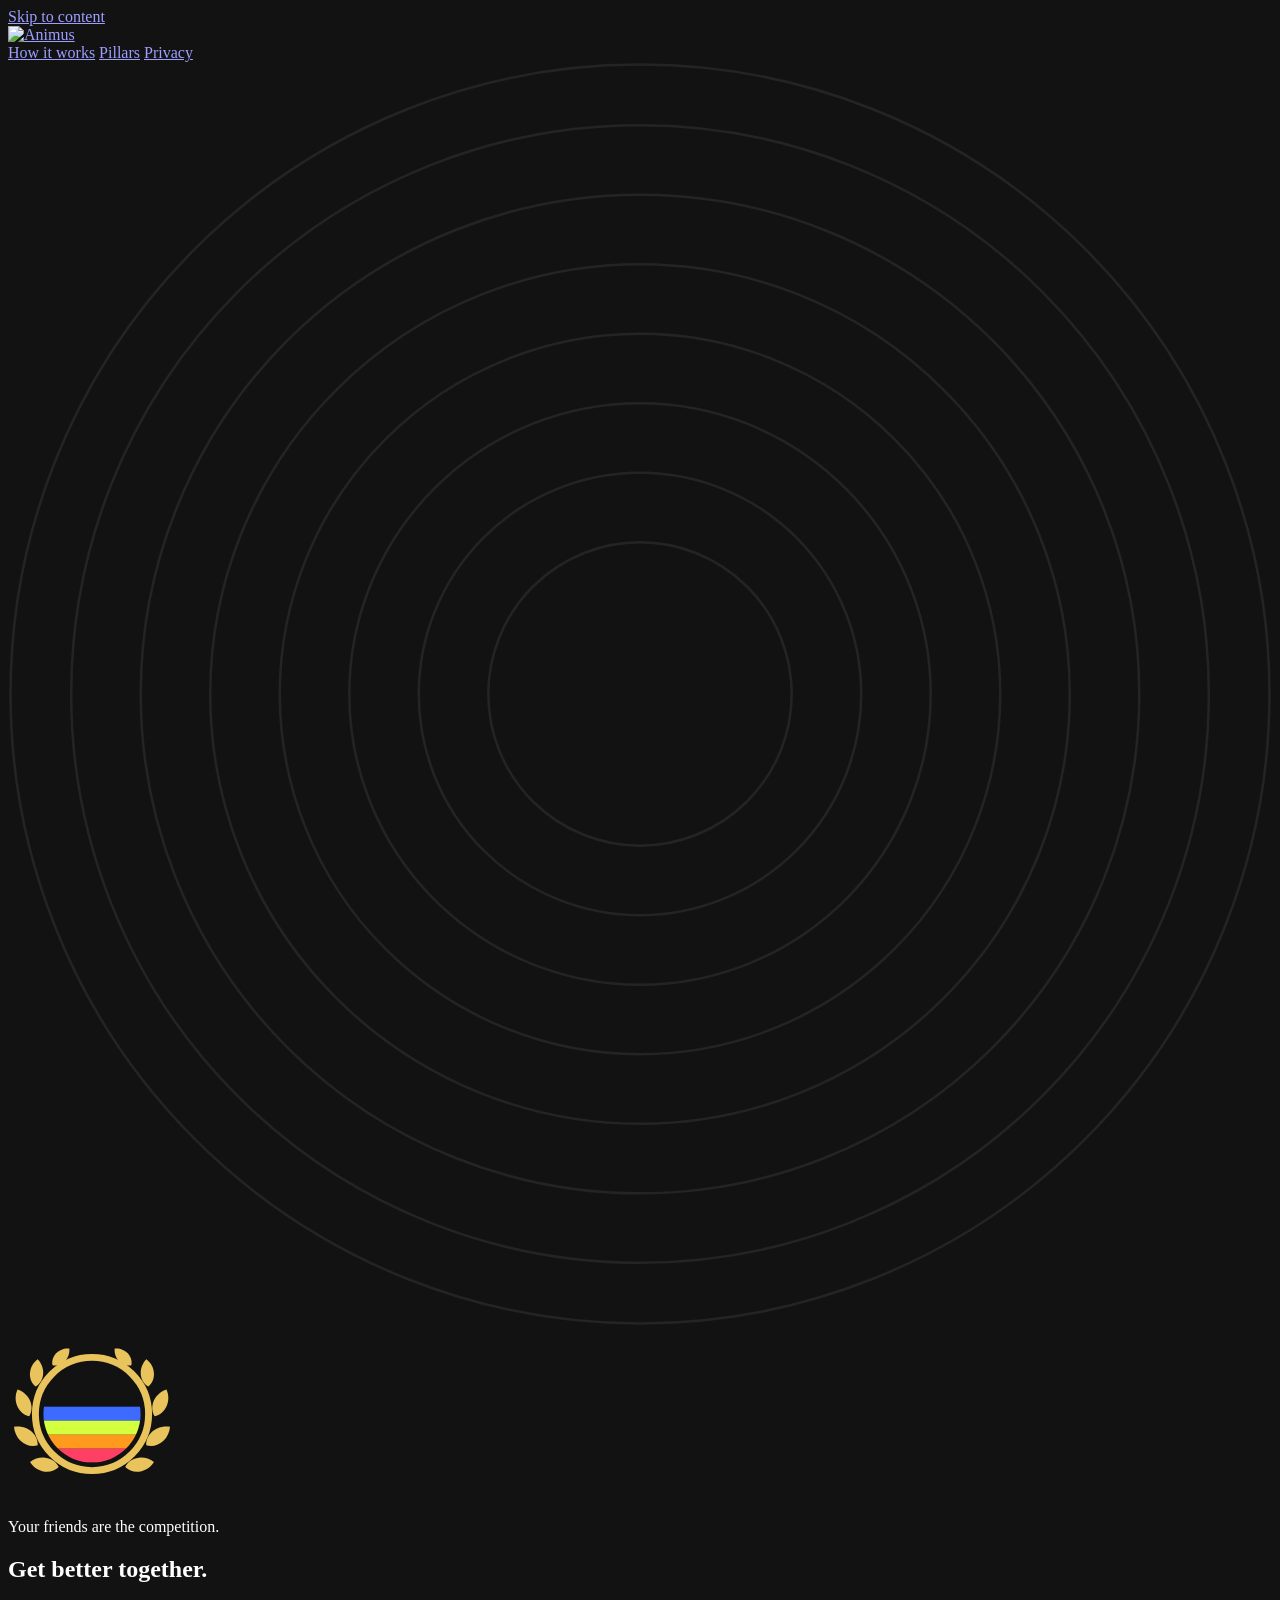
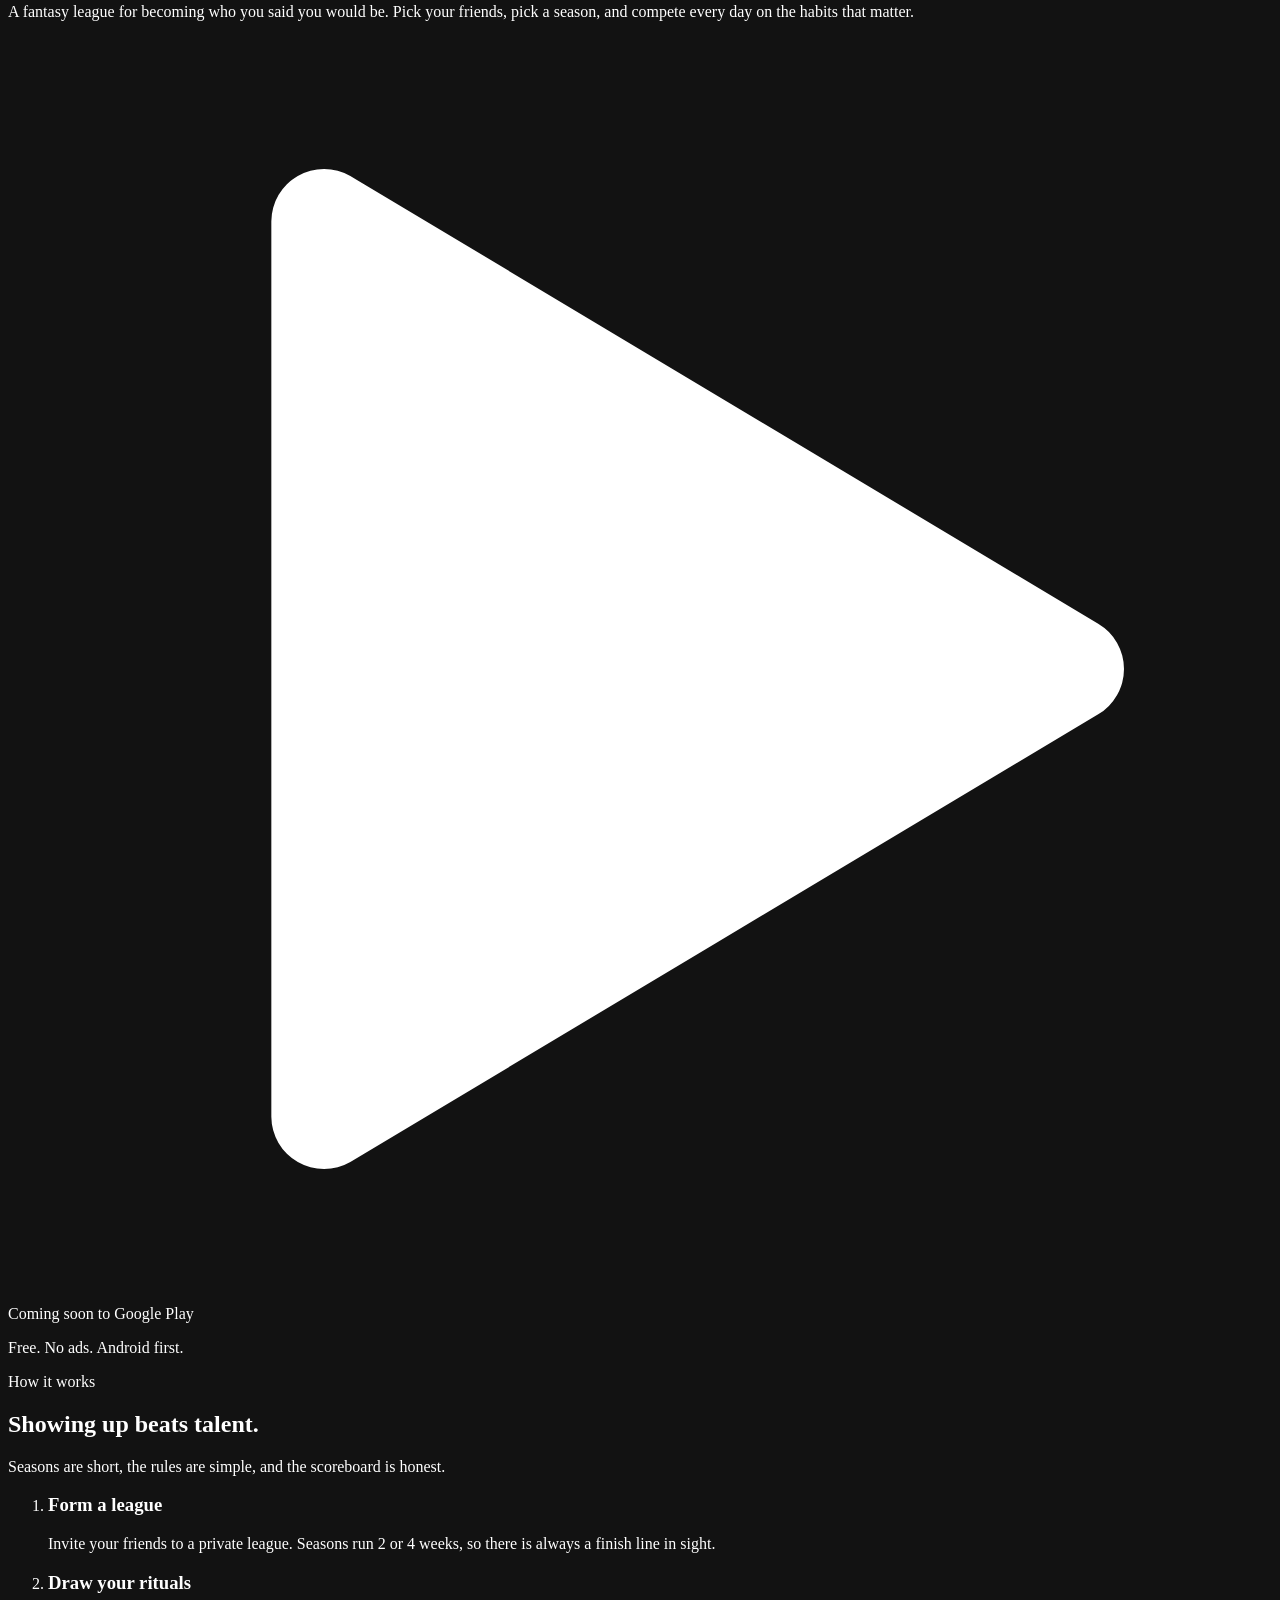
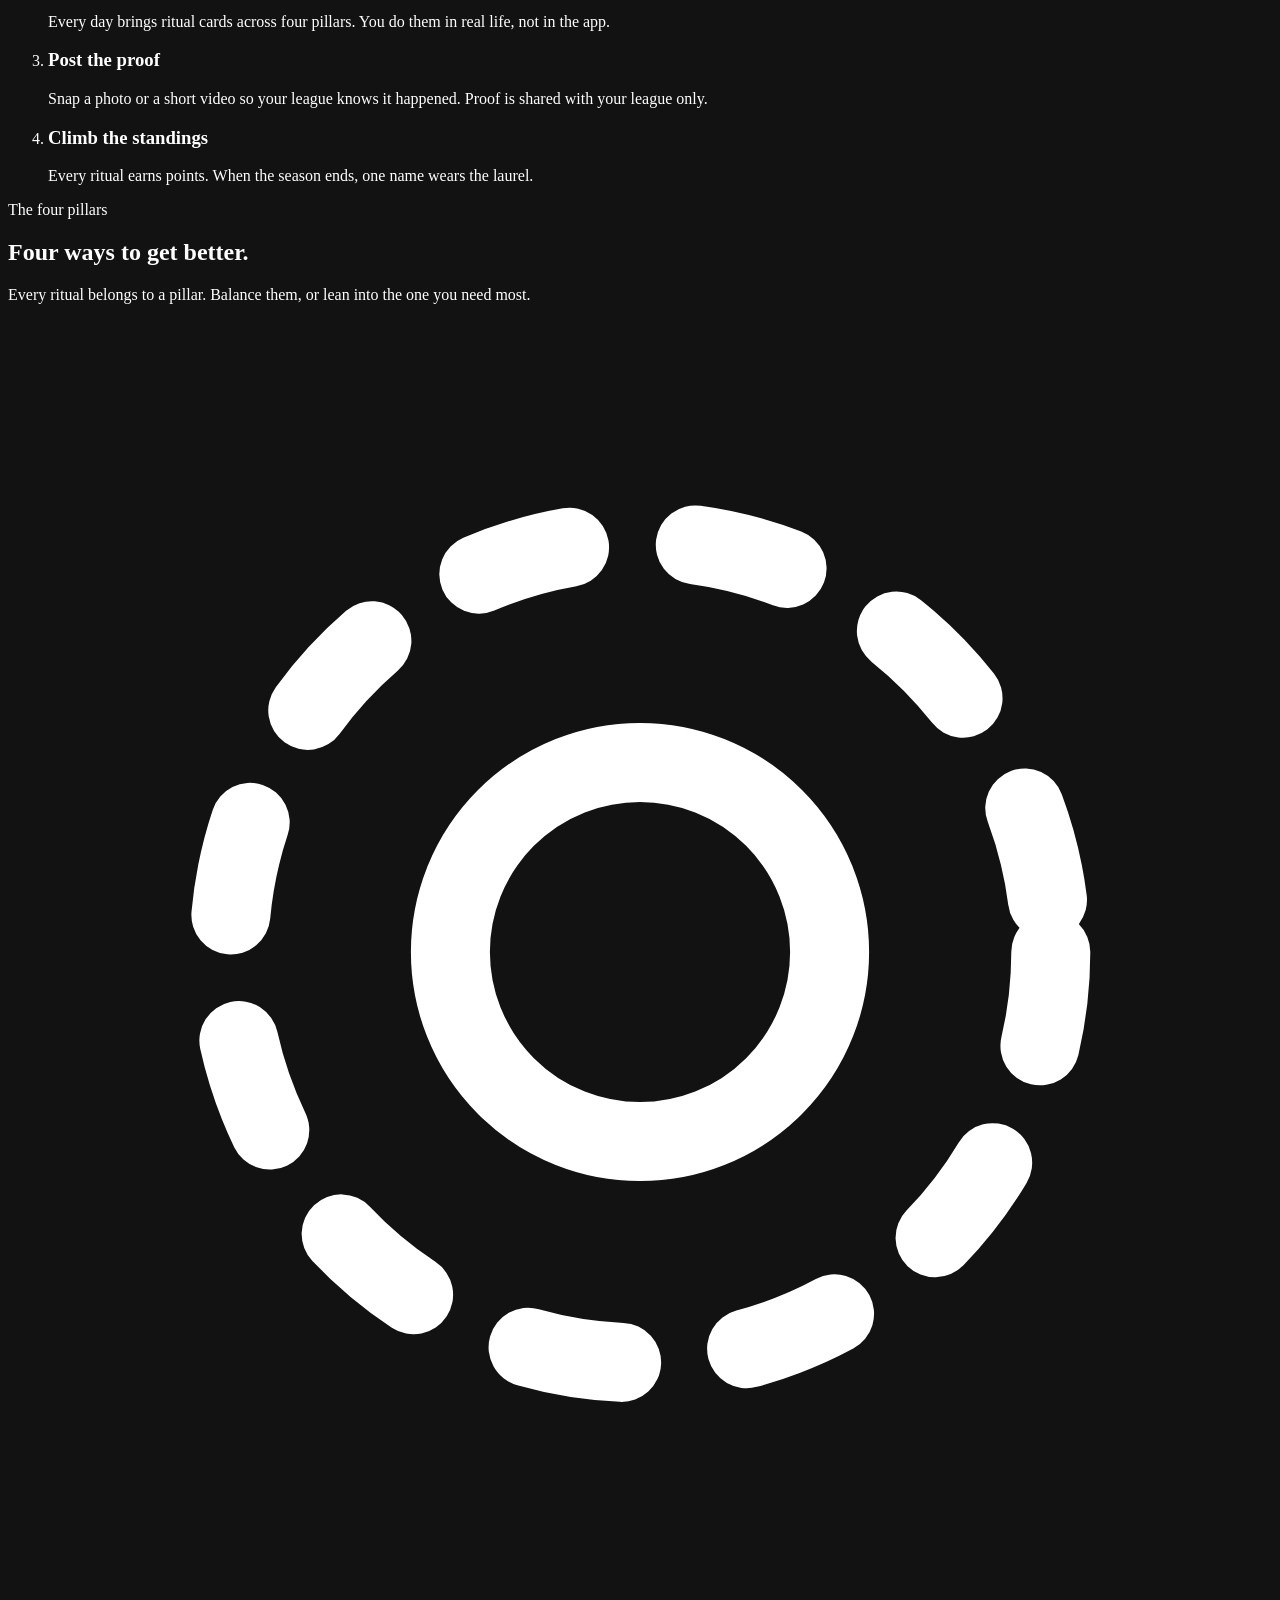
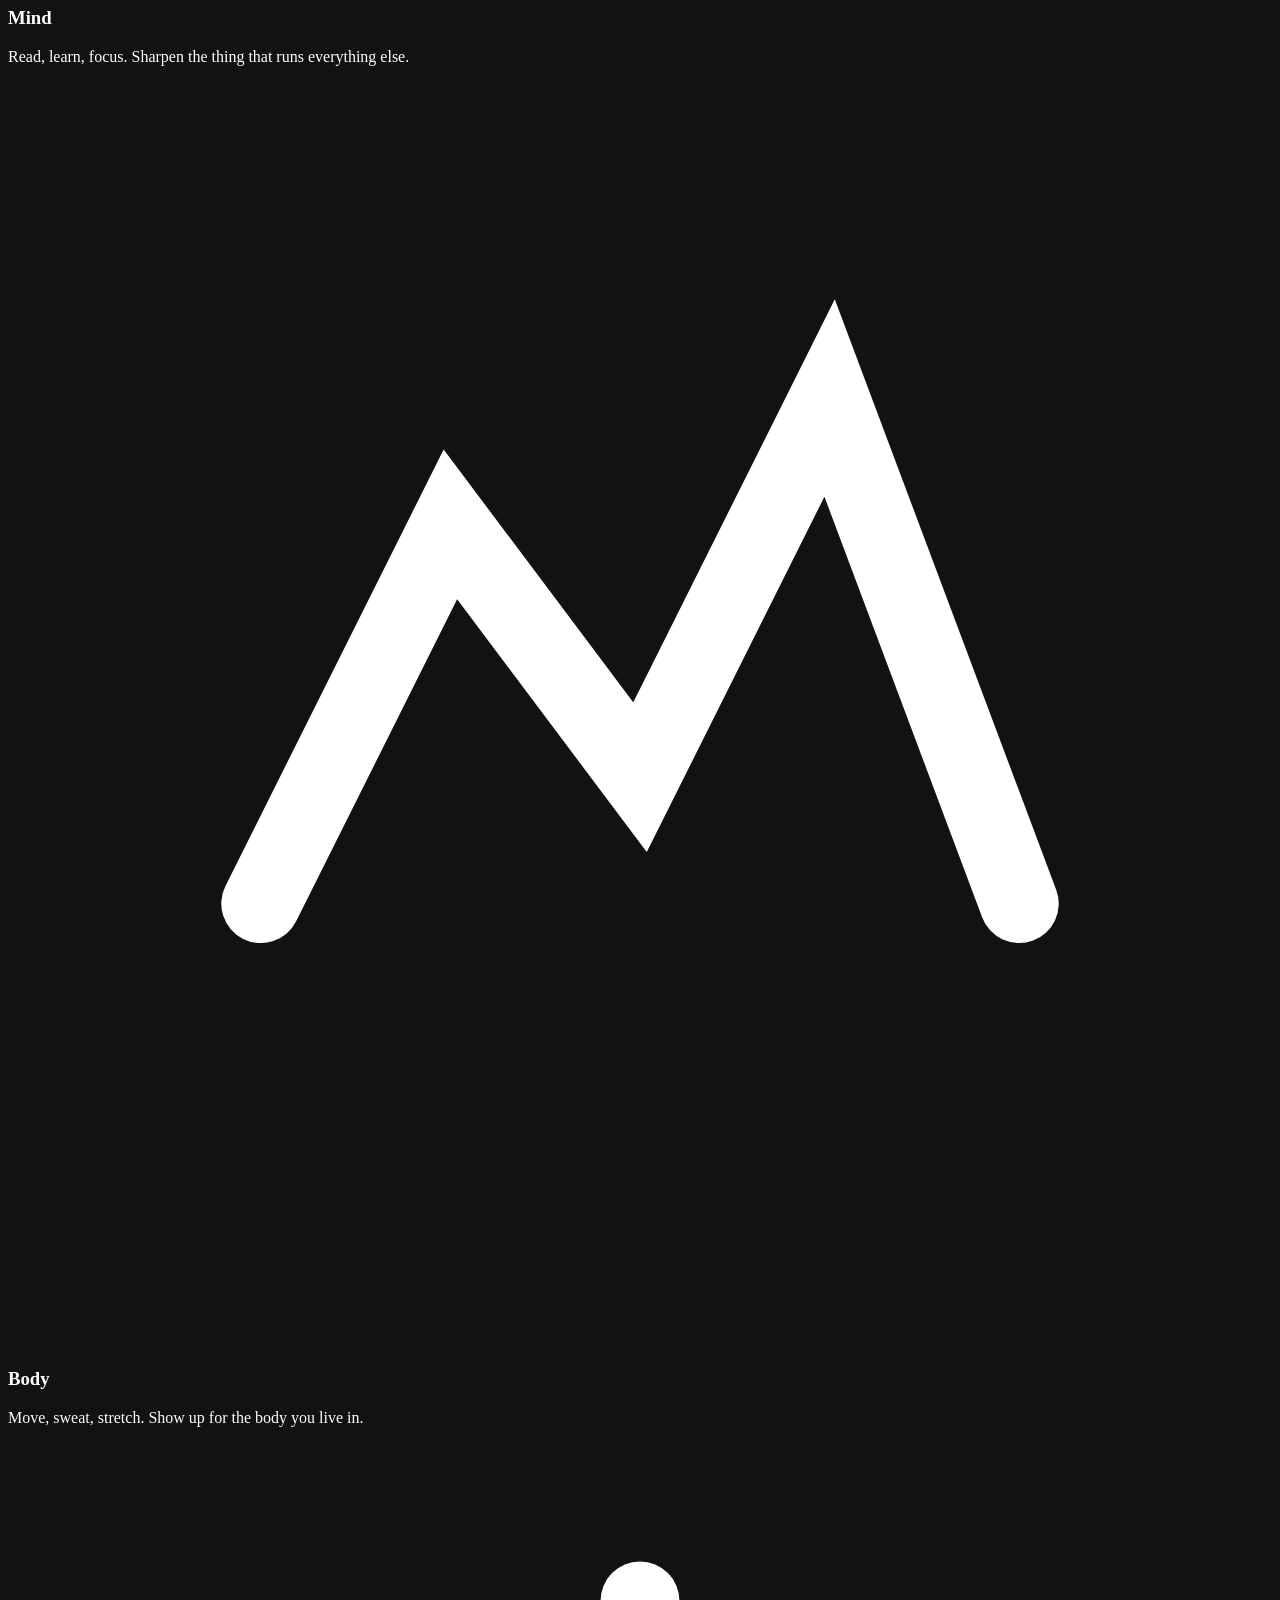
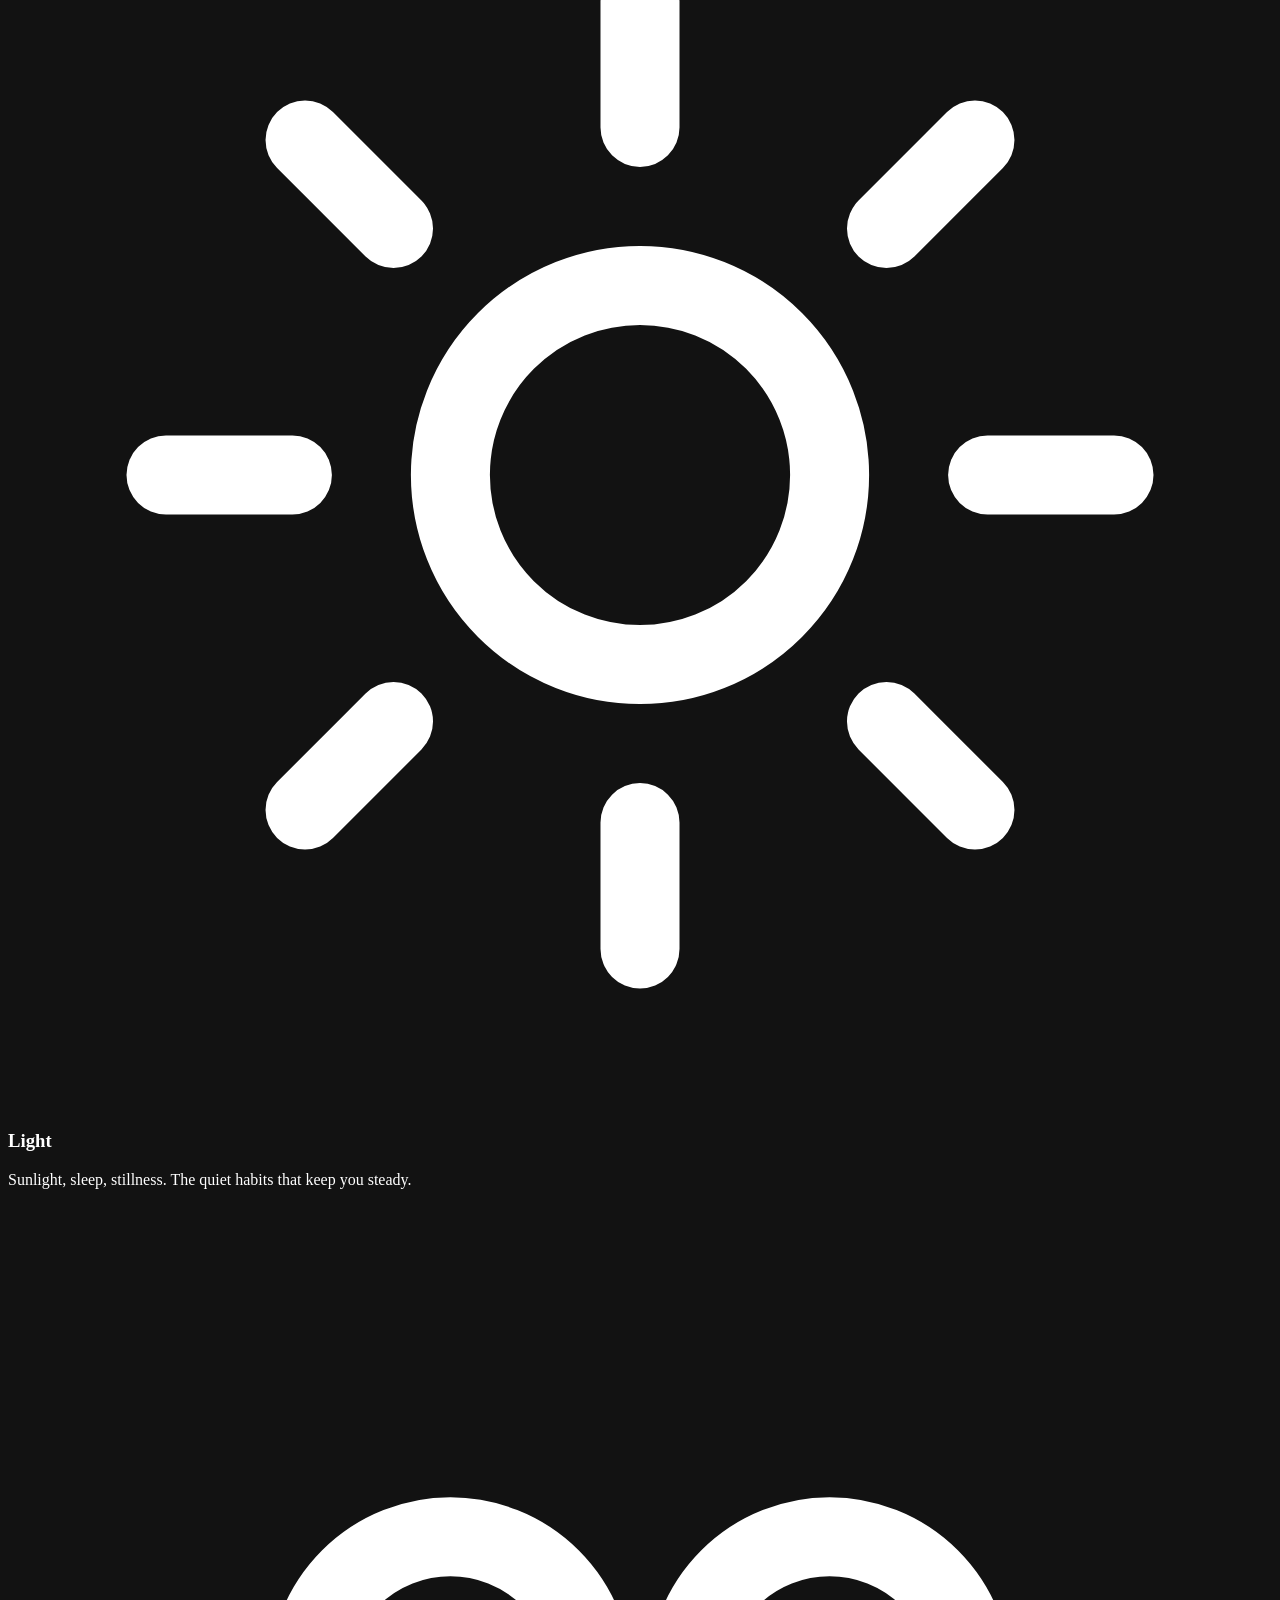
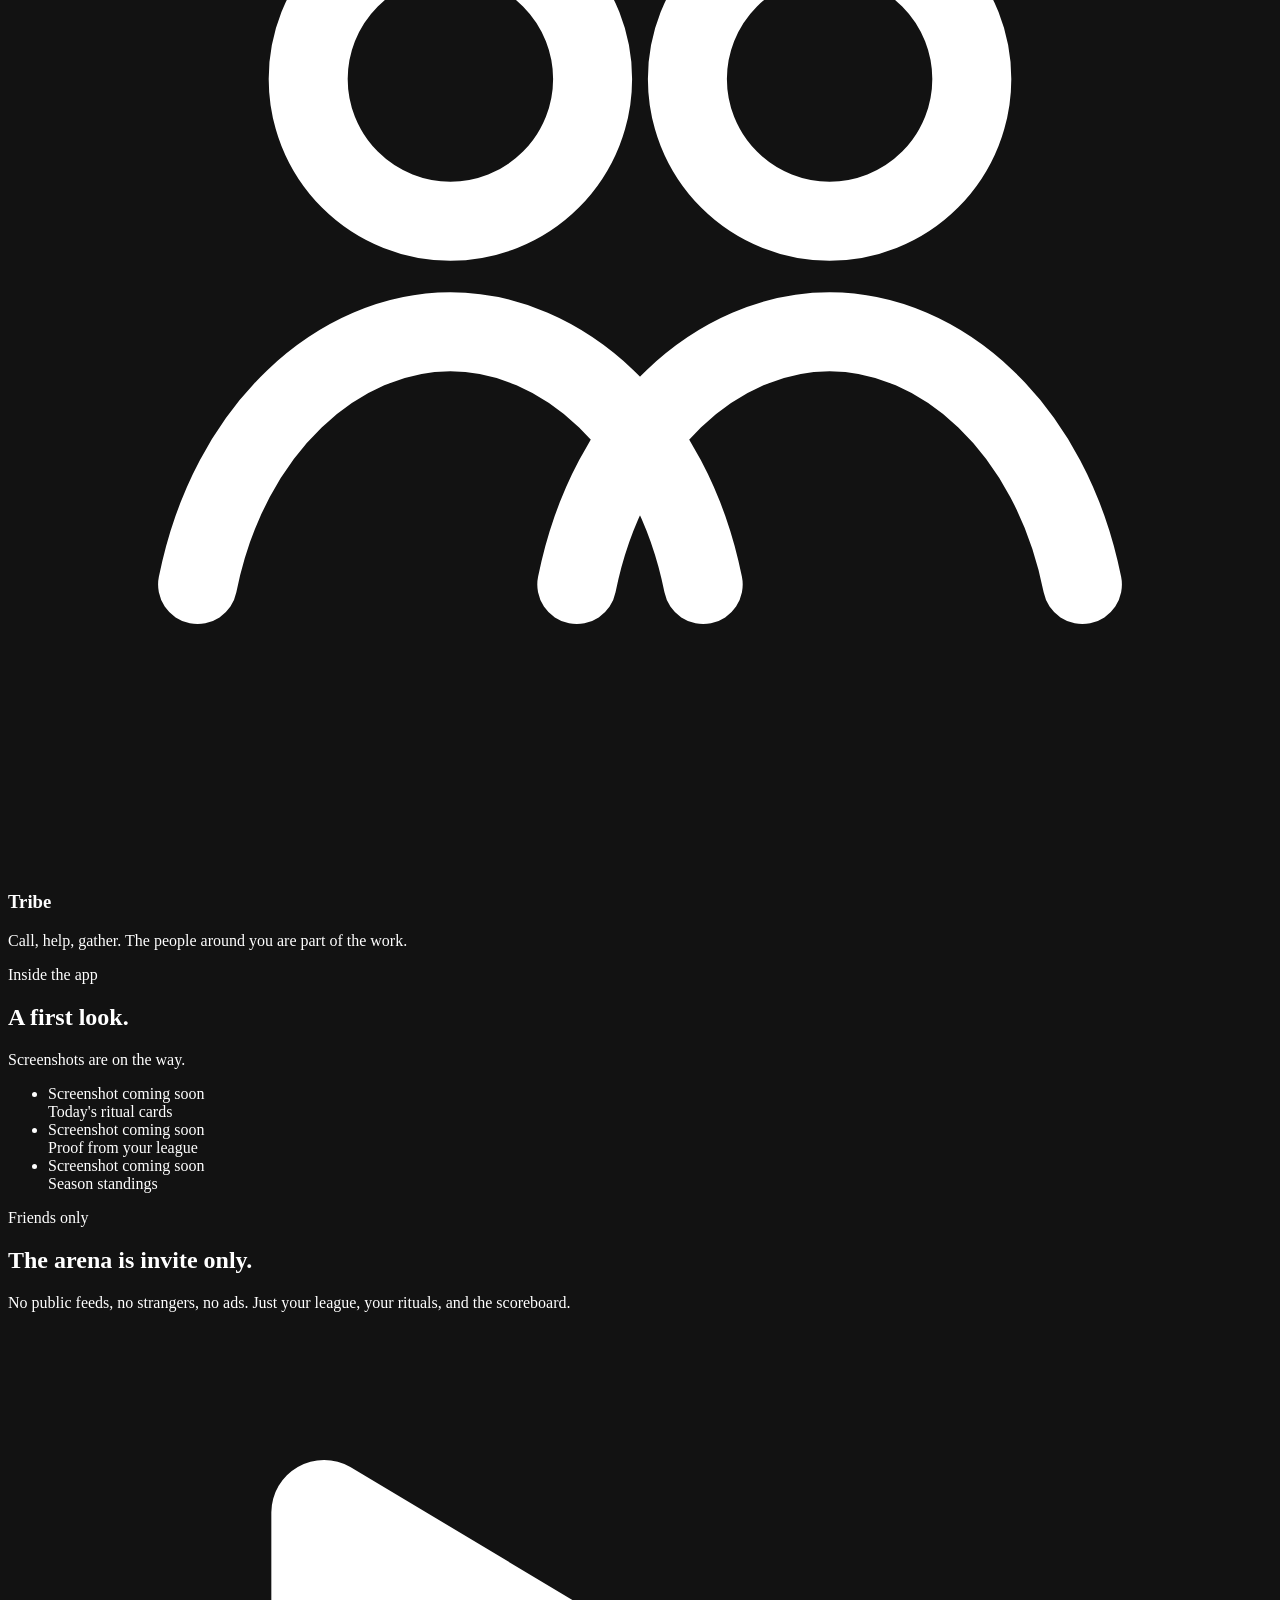
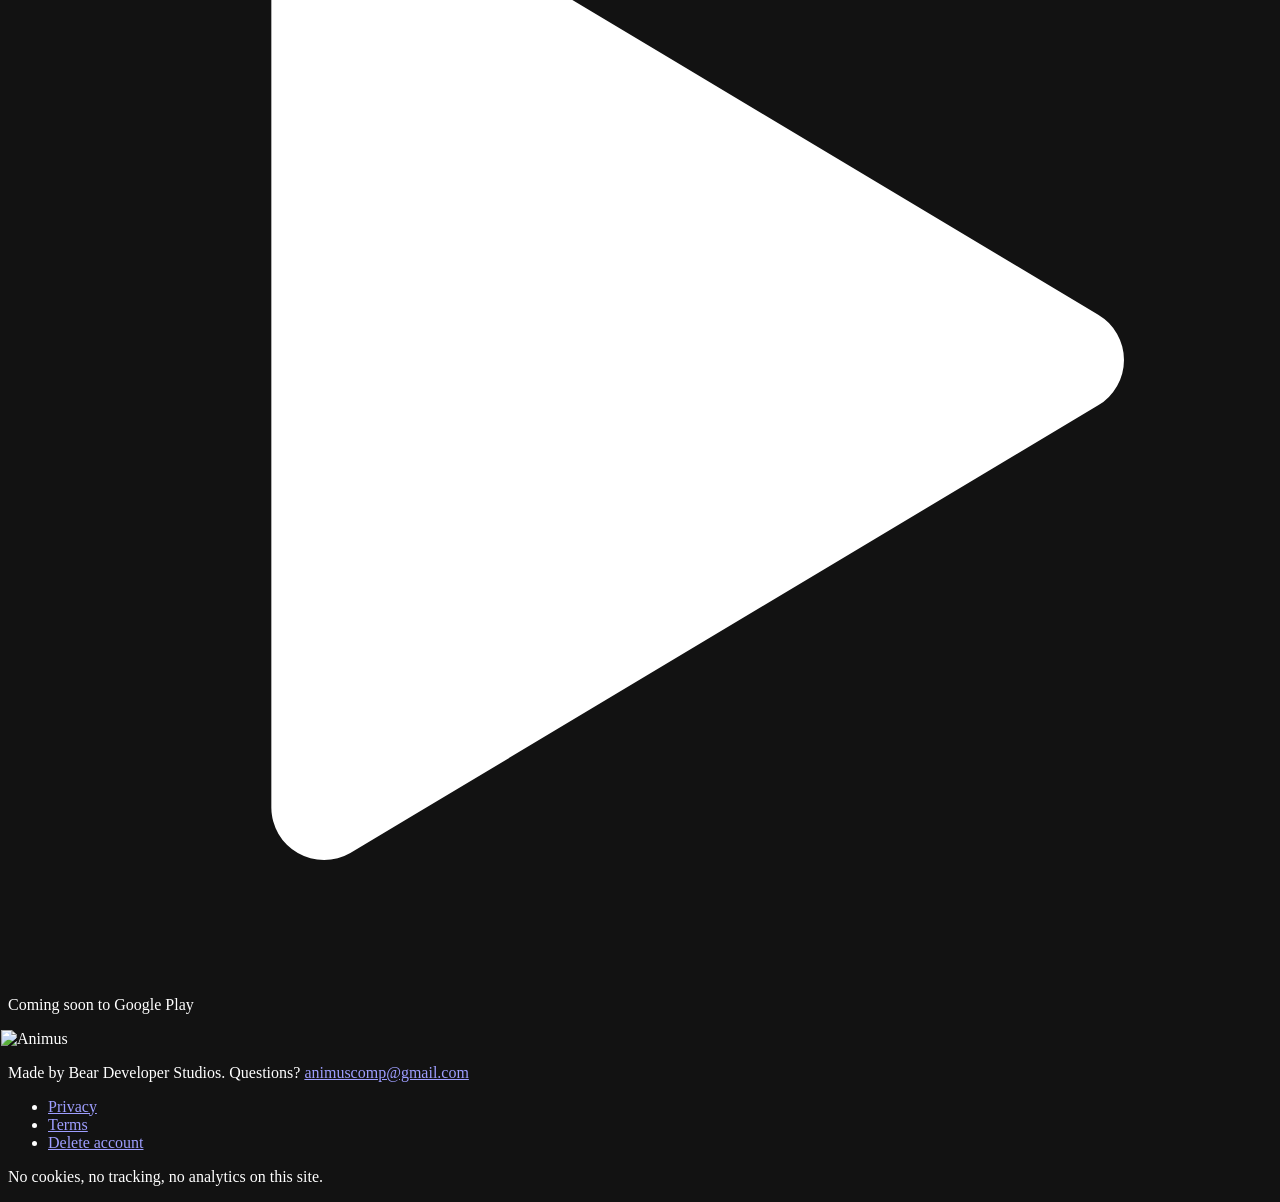
==== index.html @ edf35e2e "Add home page Co-Authored-By: Claude Opus 5.5 <noreply@anthropic.com>" ====
<!doctype html>
<html lang="en">
<head>
  <meta charset="utf-8">
  <meta name="viewport" content="width=device-width, initial-scale=1">
  <title>Animus: Get better together</title>
  <meta name="description" content="Animus is a self-improvement fantasy league. Compete with friends in private leagues, complete daily rituals across MIND, BODY, LIGHT and TRIBE, and post the proof. Free, no ads. Coming soon to Google Play.">
  <link rel="canonical" href="https://animus-site.vercel.app/">
  <meta name="theme-color" content="#0A0A0A">
  <meta name="color-scheme" content="dark">

  <meta property="og:type" content="website">
  <meta property="og:site_name" content="Animus">
  <meta property="og:title" content="Animus: Get better together">
  <meta property="og:description" content="A fantasy league for becoming who you said you would be. Private leagues, daily rituals, real proof. Free, no ads.">
  <meta property="og:url" content="https://animus-site.vercel.app/">
  <meta property="og:image" content="https://animus-site.vercel.app/assets/og.png">
  <meta property="og:image:width" content="1200">
  <meta property="og:image:height" content="630">
  <meta property="og:image:alt" content="The Animus logo, a gold laurel ring filled with blue, lime, orange and pink layers, beside the words Get better together.">
  <meta name="twitter:card" content="summary_large_image">

  <link rel="icon" href="favicon.svg" type="image/svg+xml">
  <link rel="icon" href="favicon-32.png" sizes="32x32" type="image/png">
  <link rel="apple-touch-icon" href="apple-touch-icon.png">
  <link rel="manifest" href="site.webmanifest">

  <link rel="preload" href="assets/fonts/anton-latin.woff2" as="font" type="font/woff2" crossorigin>
  <link rel="preload" href="assets/fonts/inter-latin-var.woff2" as="font" type="font/woff2" crossorigin>
  <link rel="stylesheet" href="assets/site.css">
  <script>document.documentElement.classList.add('js')</script>
  <script src="assets/site.js" defer></script>

  <script type="application/ld+json">
  {
    "@context": "https://schema.org",
    "@type": "MobileApplication",
    "name": "Animus",
    "operatingSystem": "Android",
    "applicationCategory": "LifestyleApplication",
    "offers": { "@type": "Offer", "price": "0", "priceCurrency": "USD" },
    "publisher": { "@type": "Organization", "name": "Bear Developer Studios", "email": "animuscomp@gmail.com" }
  }
  </script>
</head>
<body>
  <a class="skip" href="#main">Skip to content</a>

  <header class="site-header">
    <div class="wrap">
      <a class="brand" href="./" aria-label="Animus home">
        <img src="assets/brand/wordmark.svg" alt="Animus" width="148" height="26">
      </a>
      <nav class="site-nav" aria-label="Main">
        <a class="nav-optional" href="#how">How it works</a>
        <a href="#pillars">Pillars</a>
        <a href="privacy/">Privacy</a>
      </nav>
    </div>
  </header>

  <main id="main">
    <section class="hero" aria-labelledby="hero-title">
      <div class="hero-art" aria-hidden="true">
        <div class="hero-glow"></div>
        <svg class="hero-rings" viewBox="0 0 1000 1000" fill="none" stroke="#242424">
          <circle cx="500" cy="500" r="120" stroke-width="2"/>
          <circle cx="500" cy="500" r="175" stroke-width="2"/>
          <circle cx="500" cy="500" r="230" stroke-width="2"/>
          <circle cx="500" cy="500" r="285" stroke-width="2"/>
          <circle cx="500" cy="500" r="340" stroke-width="2"/>
          <circle cx="500" cy="500" r="395" stroke-width="2"/>
          <circle cx="500" cy="500" r="450" stroke-width="2"/>
          <circle cx="500" cy="500" r="498" stroke-width="2"/>
        </svg>
        <div class="hero-fade"></div>
      </div>

      <div class="wrap hero-inner">
        <svg class="hero-mark rise" style="--d:.05s" viewBox="4 4 92 92" width="168" height="168" aria-hidden="true"><clipPath id="hero-mk"><circle cx="50" cy="50" r="26.6"/></clipPath><g clip-path="url(#hero-mk)"><rect class="layer" x="10" y="46" width="80" height="7.7" fill="#3D6BFF"/><rect class="layer" x="10" y="53.65" width="80" height="7.7" fill="#D4FF3F"/><rect class="layer" x="10" y="61.3" width="80" height="7.7" fill="#FF9A1F"/><rect class="layer" x="10" y="68.95" width="80" height="7.7" fill="#FF4064"/></g><path fill="#E9C35B" d="M31.82 79.09C29.24 73.47 21.36 72.08 16.07 76.31C19.6 82.09 27.47 83.48 31.82 79.09Z M68.18 79.09C72.53 83.48 80.4 82.09 83.93 76.31C78.64 72.08 70.76 73.47 68.18 79.09Z M20.3 67.15C20.64 60.81 14.14 55.73 7.29 56.99C7.73 63.94 14.23 69.02 20.3 67.15Z M79.7 67.15C85.77 69.02 92.27 63.94 92.71 56.99C85.86 55.73 79.36 60.81 79.7 67.15Z M15.72 51.2C18.93 45.91 15.68 38.61 9.21 36.58C6.39 42.74 9.64 50.05 15.72 51.2Z M84.28 51.2C90.36 50.05 93.61 42.74 90.79 36.58C84.32 38.61 81.07 45.91 84.28 51.2Z M19.17 34.96C24.23 32.01 24.75 24.53 20.22 20C15.1 23.85 14.58 31.33 19.17 34.96Z M80.83 34.96C85.42 31.33 84.9 23.85 79.78 20C75.25 24.53 75.77 32.01 80.83 34.96Z M28.41 23.34C33.51 24.39 38.1 19.79 37.61 14.15C31.96 13.66 27.37 18.25 28.41 23.34Z M71.59 23.34C72.63 18.25 68.04 13.66 62.39 14.15C61.9 19.79 66.49 24.39 71.59 23.34Z"/><circle cx="50" cy="50" r="31" fill="none" stroke="#E9C35B" stroke-width="3.8"/></svg>
        <p class="kicker rise" style="--d:.2s">Your friends are the competition.</p>
        <h1 id="hero-title" class="rise" style="--d:.25s">
          <span class="line">Get better</span>
          <span class="line tribe">together.</span>
        </h1>
        <p class="pitch rise" style="--d:.4s">A fantasy league for becoming who you said you would be. Pick your friends, pick a season, and compete every day on the habits that matter.</p>
        <p class="store rise" style="--d:.5s">
          <svg viewBox="0 0 24 24" aria-hidden="true"><path fill="currentColor" d="M5 3.5v17a1 1 0 0 0 1.5.86l14.2-8.5a1 1 0 0 0 0-1.72L6.5 2.64A1 1 0 0 0 5 3.5Z"/></svg>
          <span>
            <span class="store-small">Coming soon to</span>
            <span class="store-big">Google Play</span>
          </span>
        </p>
        <p class="note rise" style="--d:.6s">Free. No ads. Android first.</p>
      </div>
    </section>

    <section class="section" id="how" aria-labelledby="how-title">
      <div class="wrap">
        <div class="section-head reveal">
          <p class="eyebrow">How it works</p>
          <h2 id="how-title">Showing up beats talent.</h2>
          <p>Seasons are short, the rules are simple, and the scoreboard is honest.</p>
        </div>
        <ol class="steps">
          <li class="step reveal">
            <h3>Form a league</h3>
            <p>Invite your friends to a private league. Seasons run 2 or 4 weeks, so there is always a finish line in sight.</p>
          </li>
          <li class="step reveal" style="--d:.08s">
            <h3>Draw your rituals</h3>
            <p>Every day brings ritual cards across four pillars. You do them in real life, not in the app.</p>
          </li>
          <li class="step reveal" style="--d:.16s">
            <h3>Post the proof</h3>
            <p>Snap a photo or a short video so your league knows it happened. Proof is shared with your league only.</p>
          </li>
          <li class="step reveal" style="--d:.24s">
            <h3>Climb the standings</h3>
            <p>Every ritual earns points. When the season ends, one name wears the laurel.</p>
          </li>
        </ol>
      </div>
    </section>

    <section class="section" id="pillars" aria-labelledby="pillars-title">
      <div class="wrap">
        <div class="section-head reveal">
          <p class="eyebrow">The four pillars</p>
          <h2 id="pillars-title">Four ways to get better.</h2>
          <p>Every ritual belongs to a pillar. Balance them, or lean into the one you need most.</p>
        </div>
        <div class="pillars">
          <article class="pillar mind reveal">
            <svg viewBox="0 0 40 40" fill="none" stroke="currentColor" stroke-width="2.5" stroke-linecap="round" aria-hidden="true"><circle cx="20" cy="20" r="6"/><circle cx="20" cy="20" r="13" stroke-dasharray="3 4"/></svg>
            <h3>Mind</h3>
            <p>Read, learn, focus. Sharpen the thing that runs everything else.</p>
          </article>
          <article class="pillar body reveal" style="--d:.08s">
            <svg viewBox="0 0 40 40" fill="none" stroke="currentColor" stroke-width="2.5" stroke-linecap="round" aria-hidden="true"><path d="M8 26 14 14l6 8 6-12 6 16"/></svg>
            <h3>Body</h3>
            <p>Move, sweat, stretch. Show up for the body you live in.</p>
          </article>
          <article class="pillar light reveal" style="--d:.16s">
            <svg viewBox="0 0 40 40" fill="none" stroke="currentColor" stroke-width="2.5" stroke-linecap="round" aria-hidden="true"><circle cx="20" cy="20" r="6"/><path d="M20 5v4M20 31v4M5 20h4M31 20h4M9.4 9.4l2.8 2.8M27.8 27.8l2.8 2.8M9.4 30.6l2.8-2.8M27.8 12.2l2.8-2.8"/></svg>
            <h3>Light</h3>
            <p>Sunlight, sleep, stillness. The quiet habits that keep you steady.</p>
          </article>
          <article class="pillar tribe reveal" style="--d:.24s">
            <svg viewBox="0 0 40 40" fill="none" stroke="currentColor" stroke-width="2.5" stroke-linecap="round" aria-hidden="true"><circle cx="14" cy="15" r="4.5"/><circle cx="26" cy="15" r="4.5"/><path d="M6 31c1-5 4.5-8 8-8s7 3 8 8M18 31c1-5 4.5-8 8-8s7 3 8 8"/></svg>
            <h3>Tribe</h3>
            <p>Call, help, gather. The people around you are part of the work.</p>
          </article>
        </div>
      </div>
    </section>

    <section class="section" id="screens" aria-labelledby="screens-title">
      <div class="wrap">
        <div class="section-head reveal">
          <p class="eyebrow">Inside the app</p>
          <h2 id="screens-title">A first look.</h2>
          <p>Screenshots are on the way.</p>
        </div>
        <!-- Screenshot slots. To fill one, replace the .placeholder div with:
             <img src="assets/screens/today.webp" width="540" height="1170" loading="lazy" alt="Describe what the screen shows"> -->
        <ul class="shots" aria-label="App screenshots">
          <li class="shot reveal">
            <figure style="margin:0">
              <div class="phone"><div class="placeholder">Screenshot coming soon</div></div>
              <figcaption>Today's ritual cards</figcaption>
            </figure>
          </li>
          <li class="shot reveal" style="--d:.08s">
            <figure style="margin:0">
              <div class="phone"><div class="placeholder">Screenshot coming soon</div></div>
              <figcaption>Proof from your league</figcaption>
            </figure>
          </li>
          <li class="shot reveal" style="--d:.16s">
            <figure style="margin:0">
              <div class="phone"><div class="placeholder">Screenshot coming soon</div></div>
              <figcaption>Season standings</figcaption>
            </figure>
          </li>
        </ul>
      </div>
    </section>

    <section class="section closing" aria-labelledby="closing-title">
      <div class="wrap">
        <div class="section-head reveal">
          <p class="eyebrow">Friends only</p>
          <h2 id="closing-title">The arena is invite only.</h2>
          <p>No public feeds, no strangers, no ads. Just your league, your rituals, and the scoreboard.</p>
        </div>
        <p class="store reveal">
          <svg viewBox="0 0 24 24" aria-hidden="true"><path fill="currentColor" d="M5 3.5v17a1 1 0 0 0 1.5.86l14.2-8.5a1 1 0 0 0 0-1.72L6.5 2.64A1 1 0 0 0 5 3.5Z"/></svg>
          <span>
            <span class="store-small">Coming soon to</span>
            <span class="store-big">Google Play</span>
          </span>
        </p>
      </div>
    </section>
  </main>

  <footer class="site-footer">
    <div class="wrap">
      <div class="footer-brand">
        <img src="assets/brand/wordmark.svg" alt="Animus" width="148" height="26" loading="lazy" style="margin-left:-7px">
        <p>Made by Bear Developer Studios. Questions? <a href="mailto:animuscomp@gmail.com">animuscomp@gmail.com</a></p>
      </div>
      <ul class="footer-links">
        <li><a href="privacy/">Privacy</a></li>
        <li><a href="terms/">Terms</a></li>
        <li><a href="delete-account/">Delete account</a></li>
      </ul>
      <p class="footer-meta">No cookies, no tracking, no analytics on this site.</p>
    </div>
  </footer>
</body>
</html>
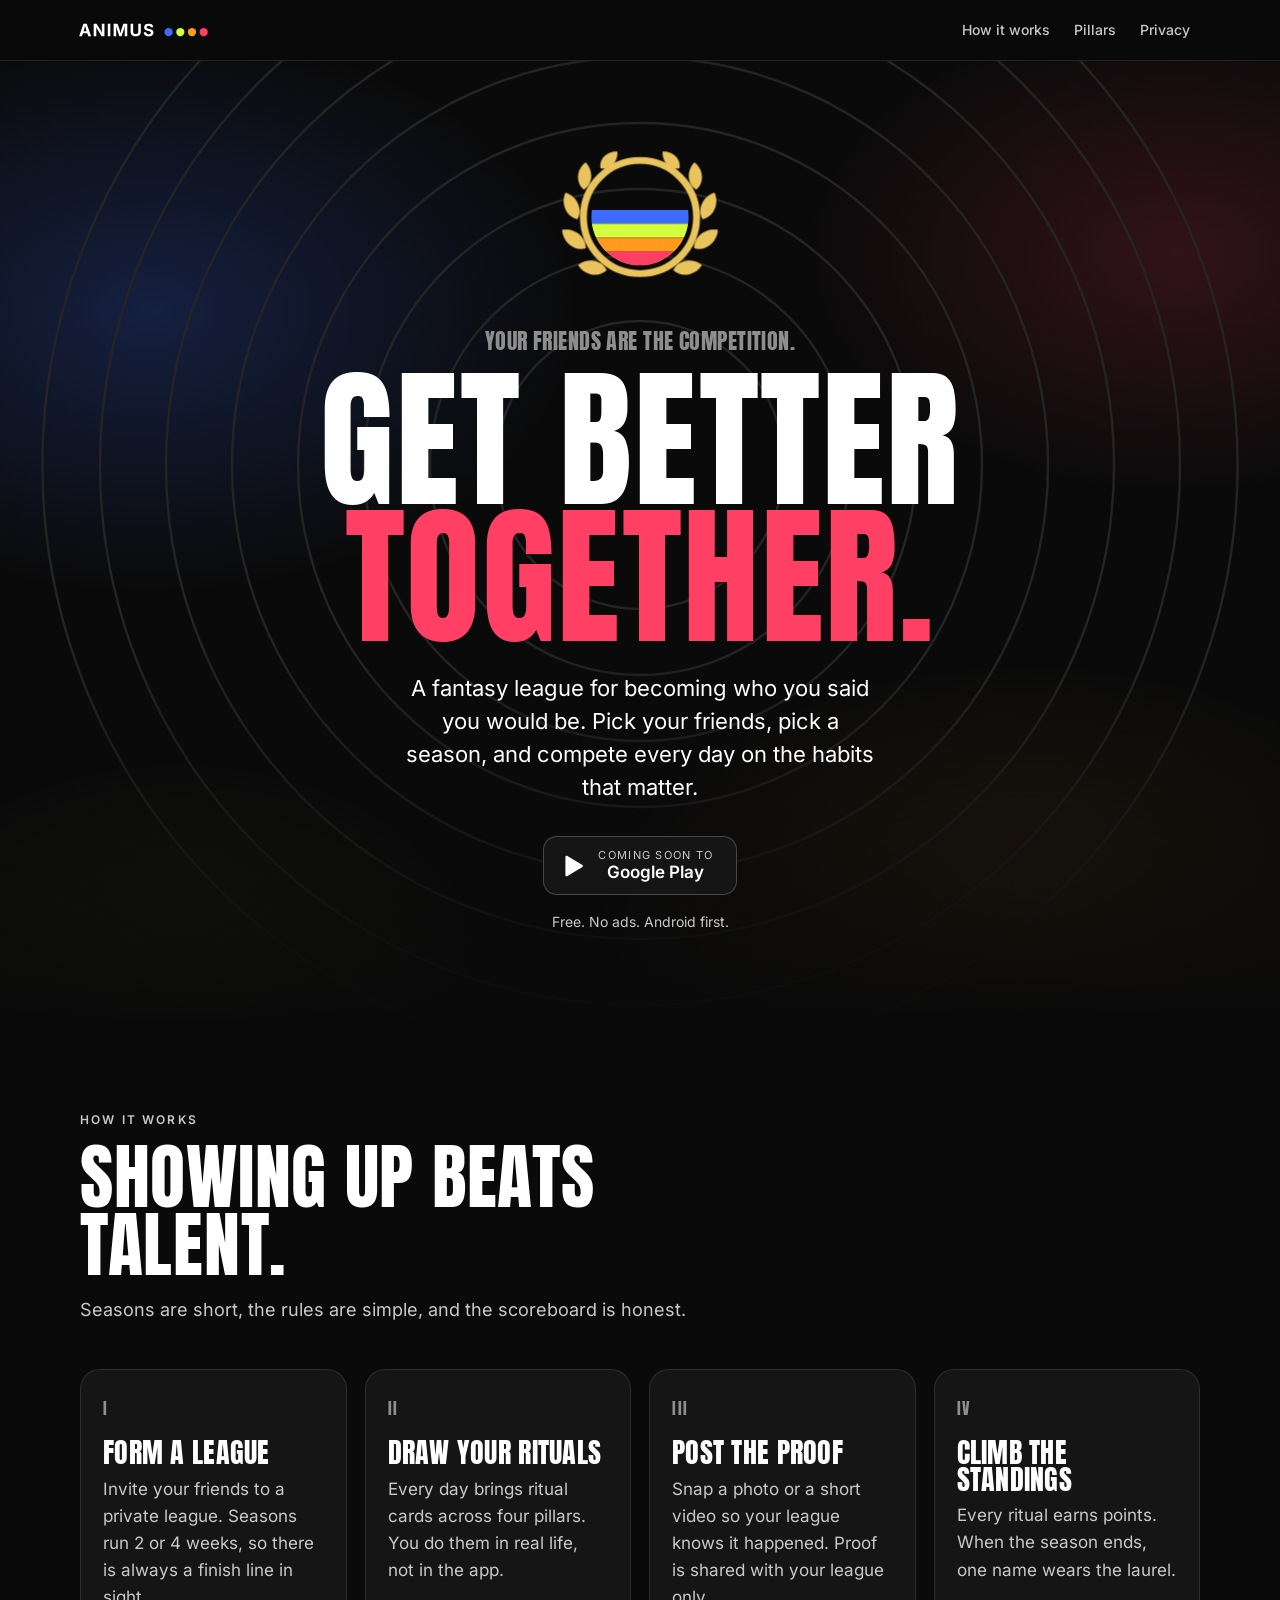
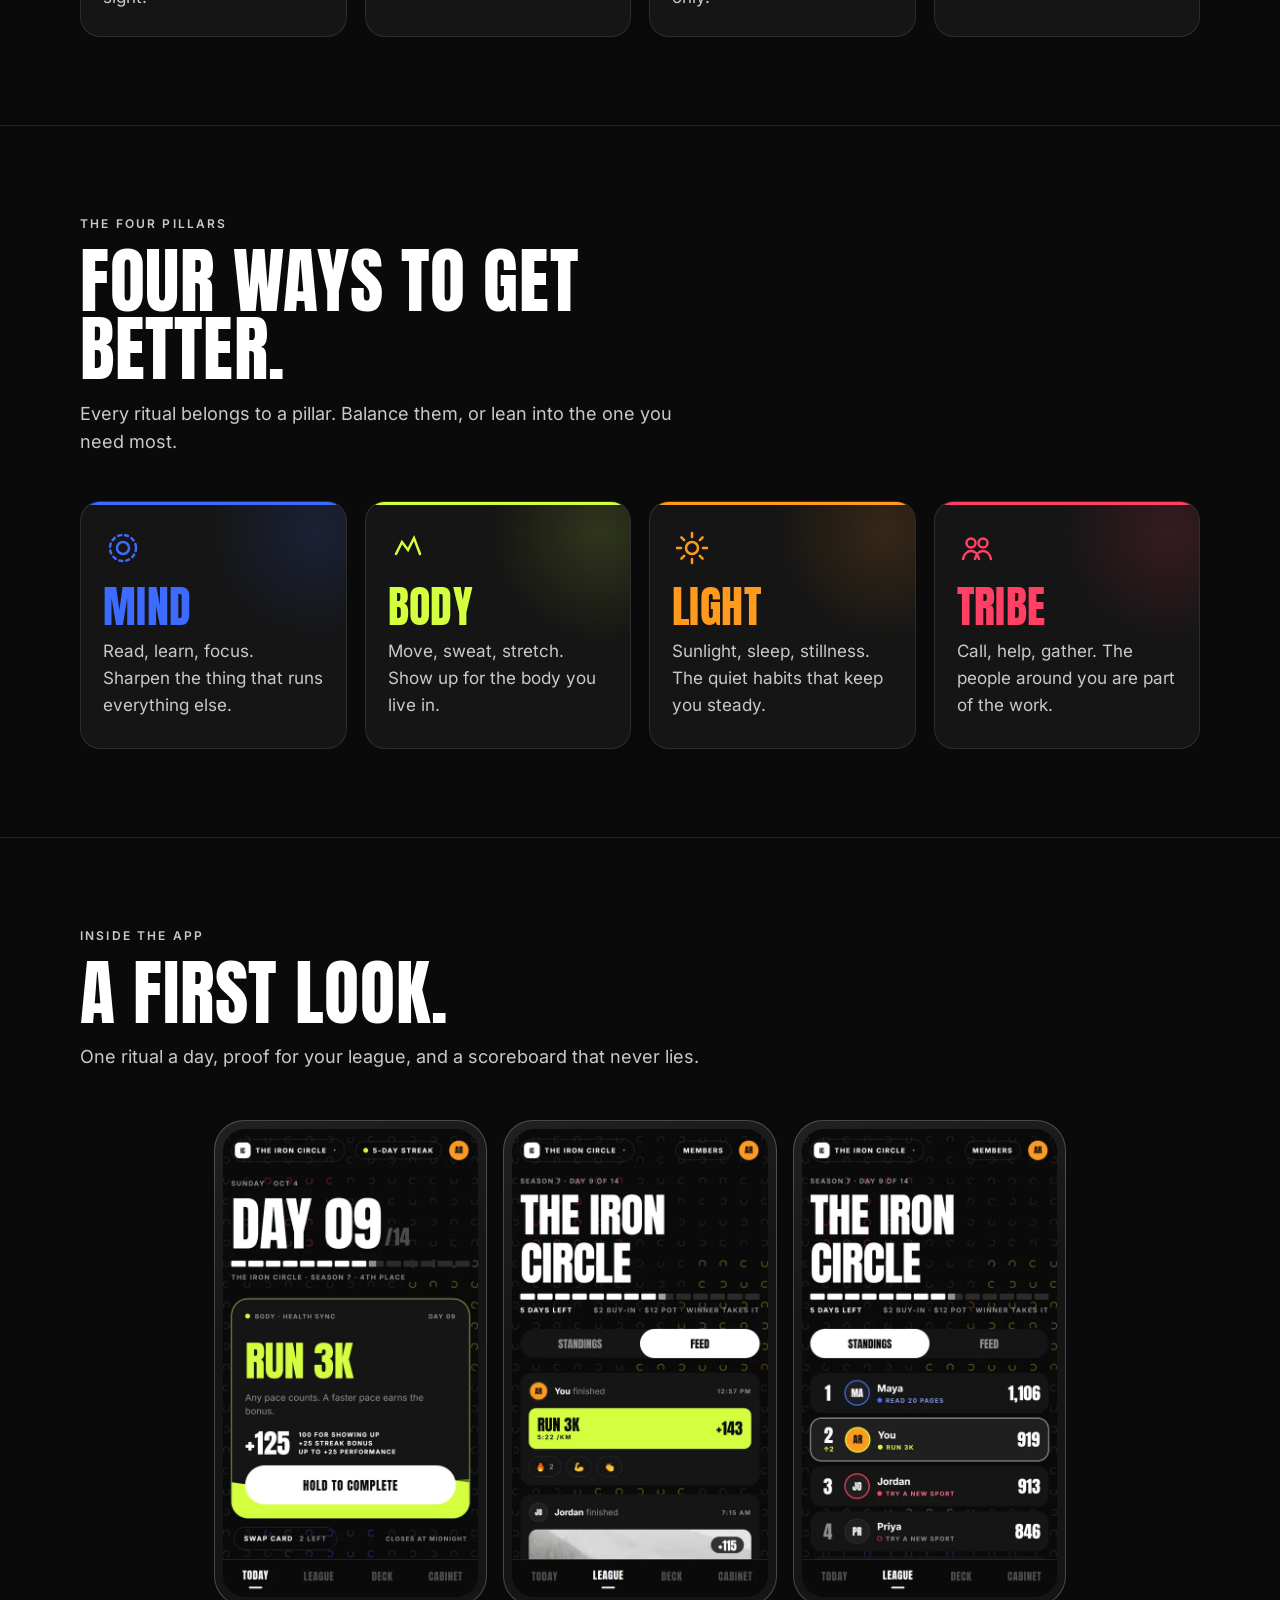
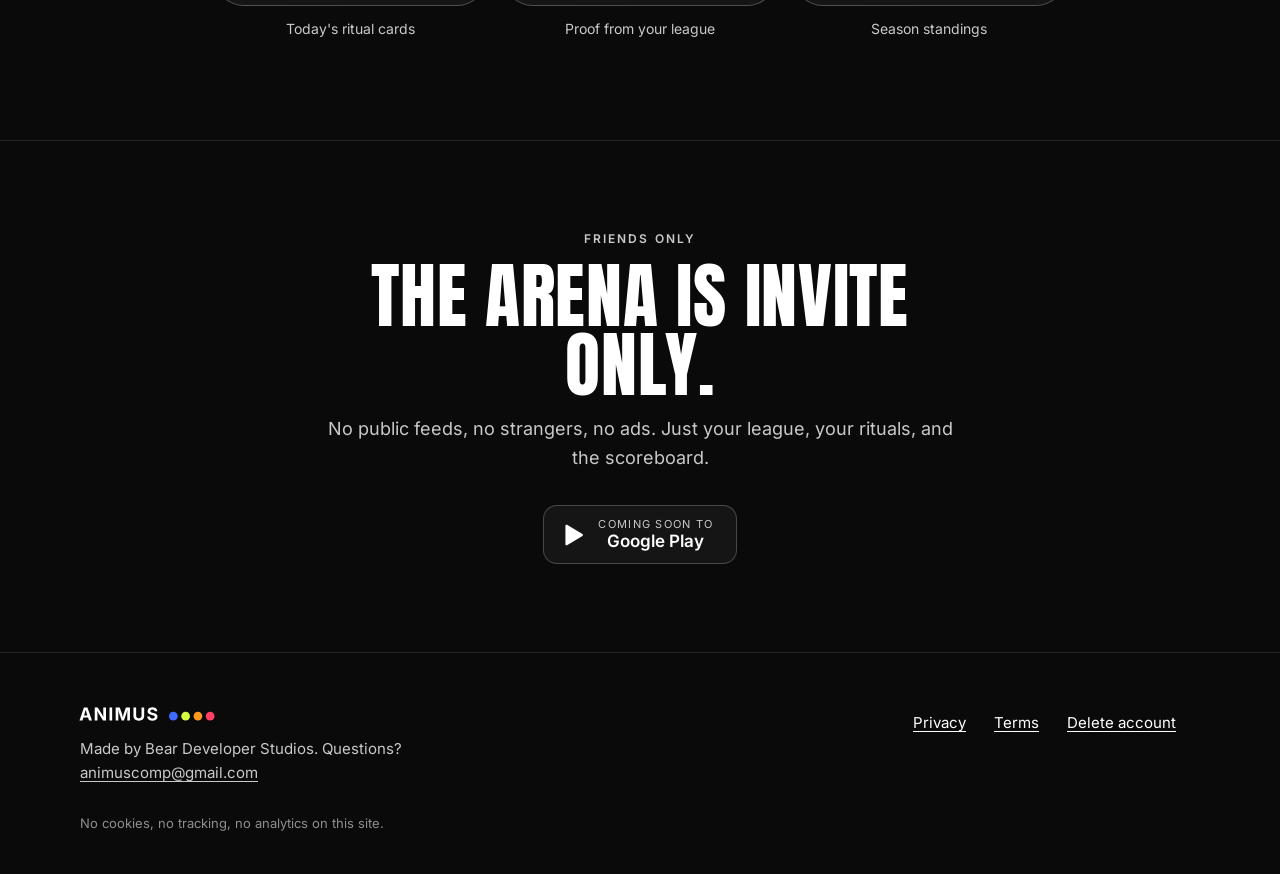
==== commit 7f8c3dda: "Replace screenshot placeholders with app screens from the brand folder Co-Authored-By: Claude Opus 5" ====
--- a/index.html
+++ b/index.html
@@ -160,26 +160,24 @@
         <div class="section-head reveal">
           <p class="eyebrow">Inside the app</p>
           <h2 id="screens-title">A first look.</h2>
-          <p>Screenshots are on the way.</p>
-        </div>
-        <!-- Screenshot slots. To fill one, replace the .placeholder div with:
-             <img src="assets/screens/today.webp" width="540" height="1170" loading="lazy" alt="Describe what the screen shows"> -->
-        <ul class="shots" aria-label="App screenshots">
+          <p>One ritual a day, proof for your league, and a scoreboard that never lies.</p>
+        </div>
+        <ul class="shots" aria-label="App screenshots" tabindex="0">
           <li class="shot reveal">
             <figure style="margin:0">
-              <div class="phone"><div class="placeholder">Screenshot coming soon</div></div>
+              <div class="phone"><img src="assets/screens/today.webp" width="540" height="960" loading="lazy" decoding="async" alt="The Today screen on day 9 of 14: a lime BODY card reading Run 3K, worth up to 125 points, with a Hold to complete button and a 5-day streak badge."></div>
               <figcaption>Today's ritual cards</figcaption>
             </figure>
           </li>
           <li class="shot reveal" style="--d:.08s">
             <figure style="margin:0">
-              <div class="phone"><div class="placeholder">Screenshot coming soon</div></div>
+              <div class="phone"><img src="assets/screens/league-feed.webp" width="540" height="960" loading="lazy" decoding="async" alt="The league feed for The Iron Circle: a post showing You finished Run 3K at 5:22 per kilometer for 143 points, with emoji reactions, above a photo post from Jordan."></div>
               <figcaption>Proof from your league</figcaption>
             </figure>
           </li>
           <li class="shot reveal" style="--d:.16s">
             <figure style="margin:0">
-              <div class="phone"><div class="placeholder">Screenshot coming soon</div></div>
+              <div class="phone"><img src="assets/screens/standings.webp" width="540" height="960" loading="lazy" decoding="async" alt="Season standings for The Iron Circle: Maya first with 1,106 points, You second with 919, Jordan third with 913, and Priya fourth with 846."></div>
               <figcaption>Season standings</figcaption>
             </figure>
           </li>
--- a/assets/site.css
+++ b/assets/site.css
@@ -0,0 +1,549 @@
+/* Animus site. One stylesheet for every page.
+   Colors and type follow the Animus brand sheet v1 (approved Oct 11, 2026). */
+
+@font-face {
+  font-family: 'Anton';
+  src: url('fonts/anton-latin.woff2') format('woff2');
+  font-weight: 400;
+  font-style: normal;
+  font-display: swap;
+}
+@font-face {
+  font-family: 'Inter';
+  src: url('fonts/inter-latin-var.woff2') format('woff2');
+  font-weight: 100 900;
+  font-style: normal;
+  font-display: swap;
+}
+
+:root {
+  color-scheme: dark;
+  --bg: #0A0A0A;
+  --surface: #151515;
+  --surface-2: #1F1F1F;
+  --pattern: #242424;
+  --line: rgba(255, 255, 255, 0.10);
+  --line-strong: rgba(255, 255, 255, 0.22);
+  --text: #FFFFFF;
+  --muted: #C9C9C9;
+  --faint: #8E8E8E;
+  --gold: #E9C35B;
+
+  --mind: #3D6BFF;
+  --body: #D4FF3F;
+  --light: #FF9A1F;
+  --tribe: #FF4064;
+  /* MIND blue is under 4.5:1 on black, so small MIND text uses this lift. */
+  --mind-text: #7A98FF;
+
+  --display: 'Anton', Impact, 'Arial Narrow Bold', sans-serif;
+  --sans: 'Inter', system-ui, -apple-system, 'Segoe UI', Roboto, sans-serif;
+
+  --ease: cubic-bezier(0.22, 1, 0.36, 1);
+  --gutter: 16px;
+  --max: 1120px;
+  --prose: 680px;
+}
+
+*, *::before, *::after { box-sizing: border-box; }
+
+html {
+  -webkit-text-size-adjust: 100%;
+  text-size-adjust: 100%;
+  scroll-behavior: smooth;
+}
+
+body {
+  margin: 0;
+  background: var(--bg);
+  color: var(--text);
+  font-family: var(--sans);
+  font-size: 1.0625rem;
+  line-height: 1.6;
+  -webkit-font-smoothing: antialiased;
+  overflow-x: hidden;
+}
+
+img, svg { display: block; max-width: 100%; }
+
+a { color: inherit; text-underline-offset: 0.2em; text-decoration-thickness: 1px; }
+a:hover { text-decoration-thickness: 2px; }
+
+:focus-visible {
+  outline: 2px solid var(--body);
+  outline-offset: 3px;
+  border-radius: 4px;
+}
+
+.skip {
+  position: absolute;
+  left: var(--gutter);
+  top: -100px;
+  z-index: 100;
+  background: var(--text);
+  color: var(--bg);
+  padding: 10px 16px;
+  border-radius: 999px;
+  font-weight: 600;
+  text-decoration: none;
+}
+.skip:focus { top: 12px; }
+
+.visually-hidden {
+  position: absolute !important;
+  width: 1px; height: 1px;
+  overflow: hidden;
+  clip: rect(0 0 0 0);
+  white-space: nowrap;
+}
+
+.wrap {
+  width: 100%;
+  max-width: calc(var(--max) + var(--gutter) * 2);
+  margin: 0 auto;
+  padding: 0 var(--gutter);
+}
+
+/* Type */
+
+h1, h2, h3, .display {
+  font-family: var(--display);
+  font-weight: 400;
+  text-transform: uppercase;
+  letter-spacing: 0.01em;
+  line-height: 0.95;
+  margin: 0;
+}
+
+.eyebrow {
+  font-family: var(--sans);
+  font-size: 0.75rem;
+  font-weight: 600;
+  letter-spacing: 0.18em;
+  text-transform: uppercase;
+  color: var(--muted);
+  margin: 0 0 14px;
+}
+
+/* Header */
+
+.site-header {
+  position: sticky;
+  top: 0;
+  z-index: 50;
+  background: rgba(10, 10, 10, 0.82);
+  backdrop-filter: blur(12px);
+  -webkit-backdrop-filter: blur(12px);
+  border-bottom: 1px solid var(--line);
+}
+.site-header .wrap {
+  display: flex;
+  align-items: center;
+  justify-content: space-between;
+  height: 60px;
+  gap: 16px;
+}
+.brand {
+  display: inline-flex;
+  align-items: center;
+  padding: 8px 0;
+  text-decoration: none;
+}
+.brand img { height: 26px; width: auto; margin-left: -7px; }
+.site-nav {
+  display: flex;
+  gap: 4px;
+}
+.site-nav a {
+  font-size: 0.875rem;
+  font-weight: 500;
+  color: var(--muted);
+  text-decoration: none;
+  padding: 10px 10px;
+  border-radius: 8px;
+  transition: color 0.4s var(--ease);
+}
+.site-nav a:hover, .site-nav a[aria-current="page"] { color: var(--text); }
+@media (max-width: 420px) {
+  .site-nav .nav-optional { display: none; }
+}
+
+/* Store badge. Not a link until the listing is live. */
+
+.store {
+  display: inline-flex;
+  align-items: center;
+  gap: 12px;
+  padding: 12px 22px 12px 16px;
+  border: 1px solid var(--line-strong);
+  border-radius: 14px;
+  background: var(--surface);
+  color: var(--text);
+  margin: 0;
+}
+.store svg { width: 26px; height: 26px; flex: none; }
+.store span { display: block; line-height: 1.2; }
+.store .store-small { font-size: 0.6875rem; letter-spacing: 0.12em; text-transform: uppercase; color: var(--muted); }
+.store .store-big { font-size: 1.0625rem; font-weight: 600; }
+
+/* Hero */
+
+.hero {
+  position: relative;
+  isolation: isolate;
+  overflow: hidden;
+  padding: 72px 0 88px;
+  min-height: min(92vh, 860px);
+  display: flex;
+  align-items: center;
+}
+.hero-art {
+  position: absolute;
+  inset: 0;
+  z-index: -1;
+  pointer-events: none;
+}
+.hero-glow {
+  position: absolute;
+  inset: -10%;
+  background:
+    radial-gradient(40% 35% at 18% 30%, rgba(61, 107, 255, 0.22), transparent 70%),
+    radial-gradient(35% 30% at 85% 25%, rgba(255, 64, 100, 0.16), transparent 70%),
+    radial-gradient(40% 35% at 75% 85%, rgba(255, 154, 31, 0.14), transparent 70%),
+    radial-gradient(30% 30% at 20% 90%, rgba(212, 255, 63, 0.10), transparent 70%);
+}
+.hero-rings {
+  position: absolute;
+  width: min(170vw, 1200px);
+  aspect-ratio: 1;
+  left: 50%;
+  top: 42%;
+  translate: -50% -50%;
+}
+/* The mark: a gold laurel ring that fills with the four pillars, top to bottom. */
+.hero-mark { width: clamp(120px, 34vw, 168px); height: auto; margin-bottom: 22px; }
+.hero-mark .layer { transform-box: view-box; animation: pour 1.6s var(--ease) both; }
+.hero-mark .layer:nth-child(1) { animation-delay: 0.15s; }
+.hero-mark .layer:nth-child(2) { animation-delay: 0.35s; }
+.hero-mark .layer:nth-child(3) { animation-delay: 0.55s; }
+.hero-mark .layer:nth-child(4) { animation-delay: 0.75s; }
+@keyframes pour {
+  from { transform: translateY(-34px); opacity: 0; }
+  to { transform: none; opacity: 1; }
+}
+.hero-fade {
+  position: absolute;
+  inset: auto 0 0 0;
+  height: 40%;
+  background: linear-gradient(to bottom, transparent, var(--bg));
+}
+.hero-inner { position: relative; text-align: center; display: flex; flex-direction: column; align-items: center; }
+.hero .kicker {
+  font-family: var(--display);
+  text-transform: uppercase;
+  font-size: clamp(1rem, 4.4vw, 1.375rem);
+  letter-spacing: 0.02em;
+  color: var(--faint);
+  margin: 0 0 14px;
+}
+.hero h1 {
+  font-size: clamp(3.75rem, 17.5vw, 9.5rem);
+  line-height: 0.9;
+  margin-bottom: 26px;
+}
+.hero h1 .line { display: block; }
+.hero h1 .tribe { color: var(--tribe); }
+.hero .pitch {
+  max-width: 34ch;
+  font-size: clamp(1.125rem, 4.2vw, 1.375rem);
+  line-height: 1.5;
+  color: var(--text);
+  margin: 0 0 32px;
+}
+.hero .note {
+  margin: 16px 0 0;
+  font-size: 0.875rem;
+  color: var(--muted);
+}
+
+/* Sections */
+
+.section { padding: 88px 0; position: relative; }
+.section + .section { border-top: 1px solid var(--line); }
+.section-head { max-width: 640px; margin-bottom: 44px; }
+.section-head h2 { font-size: clamp(2.5rem, 10vw, 4.5rem); }
+.section-head p:not(.eyebrow) { color: var(--muted); margin: 16px 0 0; font-size: 1.125rem; }
+
+/* How it works */
+
+.steps {
+  list-style: none;
+  margin: 0;
+  padding: 0;
+  display: grid;
+  gap: 14px;
+  counter-reset: step;
+}
+.step {
+  position: relative;
+  padding: 26px 22px 24px;
+  background: var(--surface);
+  border: 1px solid var(--line);
+  border-radius: 20px;
+  counter-increment: step;
+}
+.step::before {
+  content: counter(step, upper-roman);
+  display: block;
+  font-family: var(--display);
+  font-size: 1rem;
+  letter-spacing: 0.1em;
+  color: var(--faint);
+  margin-bottom: 18px;
+}
+.step h3 { font-size: 1.75rem; margin-bottom: 10px; }
+.step p { margin: 0; color: var(--muted); }
+@media (min-width: 720px) {
+  .steps { grid-template-columns: repeat(2, 1fr); gap: 18px; }
+}
+@media (min-width: 1040px) {
+  .steps { grid-template-columns: repeat(4, 1fr); }
+}
+
+/* Pillars */
+
+.pillars {
+  display: grid;
+  gap: 14px;
+}
+.pillar {
+  --c: var(--text);
+  position: relative;
+  overflow: hidden;
+  padding: 26px 22px 28px;
+  border-radius: 20px;
+  background: var(--surface);
+  border: 1px solid var(--line);
+  transition: border-color 0.6s var(--ease), transform 0.6s var(--ease);
+}
+.pillar::before {
+  content: '';
+  position: absolute;
+  inset: 0 0 auto 0;
+  height: 3px;
+  background: var(--c);
+}
+.pillar::after {
+  content: '';
+  position: absolute;
+  width: 220px; height: 220px;
+  right: -80px; top: -80px;
+  background: radial-gradient(closest-side, var(--c), transparent);
+  opacity: 0.14;
+}
+.pillar:hover { border-color: var(--line-strong); transform: translateY(-3px); }
+.pillar svg { width: 40px; height: 40px; color: var(--c); margin-bottom: 18px; }
+.pillar h3 { font-size: 2.75rem; color: var(--c); margin-bottom: 10px; }
+.pillar p { margin: 0; color: var(--muted); }
+.pillar.mind  { --c: var(--mind); }
+.pillar.body  { --c: var(--body); }
+.pillar.light { --c: var(--light); }
+.pillar.tribe { --c: var(--tribe); }
+@media (min-width: 720px) {
+  .pillars { grid-template-columns: repeat(2, 1fr); gap: 18px; }
+}
+@media (min-width: 1040px) {
+  .pillars { grid-template-columns: repeat(4, 1fr); }
+}
+
+/* Screenshot placeholders */
+
+.shots {
+  display: grid;
+  grid-auto-flow: column;
+  grid-auto-columns: minmax(200px, 1fr);
+  gap: 16px;
+  overflow-x: auto;
+  padding: 4px 4px 12px;
+  margin: 0 -4px;
+  scroll-snap-type: x mandatory;
+  list-style: none;
+}
+.shot {
+  scroll-snap-align: center;
+  margin: 0;
+}
+.phone {
+  aspect-ratio: 9 / 16;
+  border-radius: 30px;
+  border: 1px solid var(--line-strong);
+  background:
+    linear-gradient(160deg, rgba(255,255,255,0.05), transparent 40%),
+    var(--surface);
+  display: grid;
+  place-items: center;
+  position: relative;
+  padding: 8px;
+}
+.phone img { width: 100%; height: 100%; object-fit: cover; border-radius: 22px; }
+.phone .placeholder {
+  font-size: 0.8125rem;
+  color: var(--faint);
+  text-align: center;
+  padding: 0 16px;
+}
+.shot figcaption {
+  margin-top: 12px;
+  font-size: 0.875rem;
+  color: var(--muted);
+  text-align: center;
+}
+@media (min-width: 720px) {
+  .shots { grid-auto-flow: row; grid-template-columns: repeat(3, 1fr); overflow: visible; max-width: 860px; margin: 0 auto; }
+}
+
+/* Closing band */
+
+.closing { text-align: center; }
+.closing .section-head { margin: 0 auto 32px; }
+.closing .store { margin: 0 auto; }
+
+/* Prose pages (privacy, terms, delete account) */
+
+.page-head { padding: 56px 0 28px; }
+.page-head h1 { font-size: clamp(2.75rem, 12vw, 5rem); }
+.page-head .updated { color: var(--muted); margin: 14px 0 0; font-size: 0.9375rem; }
+
+.prose { max-width: var(--prose); padding-bottom: 80px; }
+.prose h2 {
+  font-size: clamp(1.75rem, 7vw, 2.25rem);
+  margin: 52px 0 16px;
+  scroll-margin-top: 80px;
+}
+.prose h3 {
+  font-family: var(--sans);
+  text-transform: none;
+  font-weight: 650;
+  font-size: 1.125rem;
+  line-height: 1.4;
+  letter-spacing: 0;
+  margin: 28px 0 8px;
+}
+.prose p, .prose li { color: var(--muted); }
+.prose p { margin: 0 0 16px; }
+.prose ul, .prose ol { padding-left: 1.25em; margin: 0 0 16px; }
+.prose li { margin-bottom: 10px; }
+.prose li::marker { color: var(--faint); }
+.prose strong { color: var(--text); font-weight: 600; }
+.prose a { color: var(--text); }
+
+.callout {
+  border: 1px solid var(--line-strong);
+  border-left: 3px solid var(--tribe);
+  background: var(--surface);
+  border-radius: 14px;
+  padding: 18px 20px;
+  margin: 0 0 24px;
+}
+.callout p:last-child { margin-bottom: 0; }
+
+.toc {
+  border: 1px solid var(--line);
+  border-radius: 14px;
+  padding: 16px 20px;
+  margin: 0 0 8px;
+  background: var(--surface);
+}
+.toc p { margin: 0 0 8px; font-size: 0.75rem; letter-spacing: 0.16em; text-transform: uppercase; color: var(--muted); font-weight: 600; }
+.toc ol { margin: 0; padding-left: 1.25em; columns: 2 220px; column-gap: 24px; }
+.toc li { margin: 0 0 6px; font-size: 0.9375rem; break-inside: avoid; }
+
+.how {
+  list-style: none;
+  counter-reset: how;
+  padding: 0;
+}
+.how li {
+  counter-increment: how;
+  position: relative;
+  padding: 2px 0 0 48px;
+  margin-bottom: 18px;
+  min-height: 34px;
+}
+.how li::before {
+  content: counter(how);
+  position: absolute;
+  left: 0; top: 0;
+  width: 34px; height: 34px;
+  border-radius: 50%;
+  border: 1px solid var(--line-strong);
+  display: grid;
+  place-items: center;
+  font-family: var(--display);
+  font-size: 1rem;
+  color: var(--text);
+}
+
+.mail-button {
+  display: inline-flex;
+  align-items: center;
+  gap: 10px;
+  min-height: 48px;
+  padding: 12px 22px;
+  border-radius: 999px;
+  background: var(--text);
+  color: var(--bg) !important;
+  font-weight: 600;
+  text-decoration: none;
+  transition: transform 0.5s var(--ease), background 0.5s var(--ease);
+}
+.mail-button:hover { transform: translateY(-2px); background: #E8E8E8; }
+
+/* Footer */
+
+.site-footer {
+  border-top: 1px solid var(--line);
+  padding: 48px 0 40px;
+  color: var(--muted);
+  font-size: 0.9375rem;
+}
+.site-footer .wrap { display: grid; gap: 28px; }
+.footer-brand p { margin: 10px 0 0; max-width: 36ch; }
+.footer-links { display: flex; flex-wrap: wrap; gap: 4px 4px; list-style: none; margin: 0; padding: 0; }
+.footer-links a { display: inline-block; padding: 10px 12px 10px 0; color: var(--text); margin-right: 12px; }
+.footer-meta { font-size: 0.8125rem; color: var(--faint); margin: 0; }
+@media (min-width: 720px) {
+  .site-footer .wrap { grid-template-columns: 1fr auto; align-items: start; }
+  .footer-meta { grid-column: 1 / -1; }
+}
+
+/* Reveal on scroll. Only runs when JS has marked the page ready. */
+
+.js .reveal {
+  opacity: 0;
+  transform: translateY(24px);
+  transition: opacity 0.9s var(--ease), transform 0.9s var(--ease);
+  transition-delay: var(--d, 0s);
+}
+.js .reveal.in { opacity: 1; transform: none; }
+
+.hero .rise {
+  animation: rise 1.1s var(--ease) both;
+  animation-delay: var(--d, 0s);
+}
+/* The headline settles without fading, so it paints right away. */
+.hero h1.rise { animation-name: settle; }
+@keyframes rise {
+  from { opacity: 0; transform: translateY(24px); }
+  to { opacity: 1; transform: none; }
+}
+@keyframes settle {
+  from { transform: translateY(18px); }
+  to { transform: none; }
+}
+
+@media (prefers-reduced-motion: reduce) {
+  html { scroll-behavior: auto; }
+  *, *::before, *::after { animation: none !important; transition: none !important; }
+  .js .reveal { opacity: 1; transform: none; }
+}
